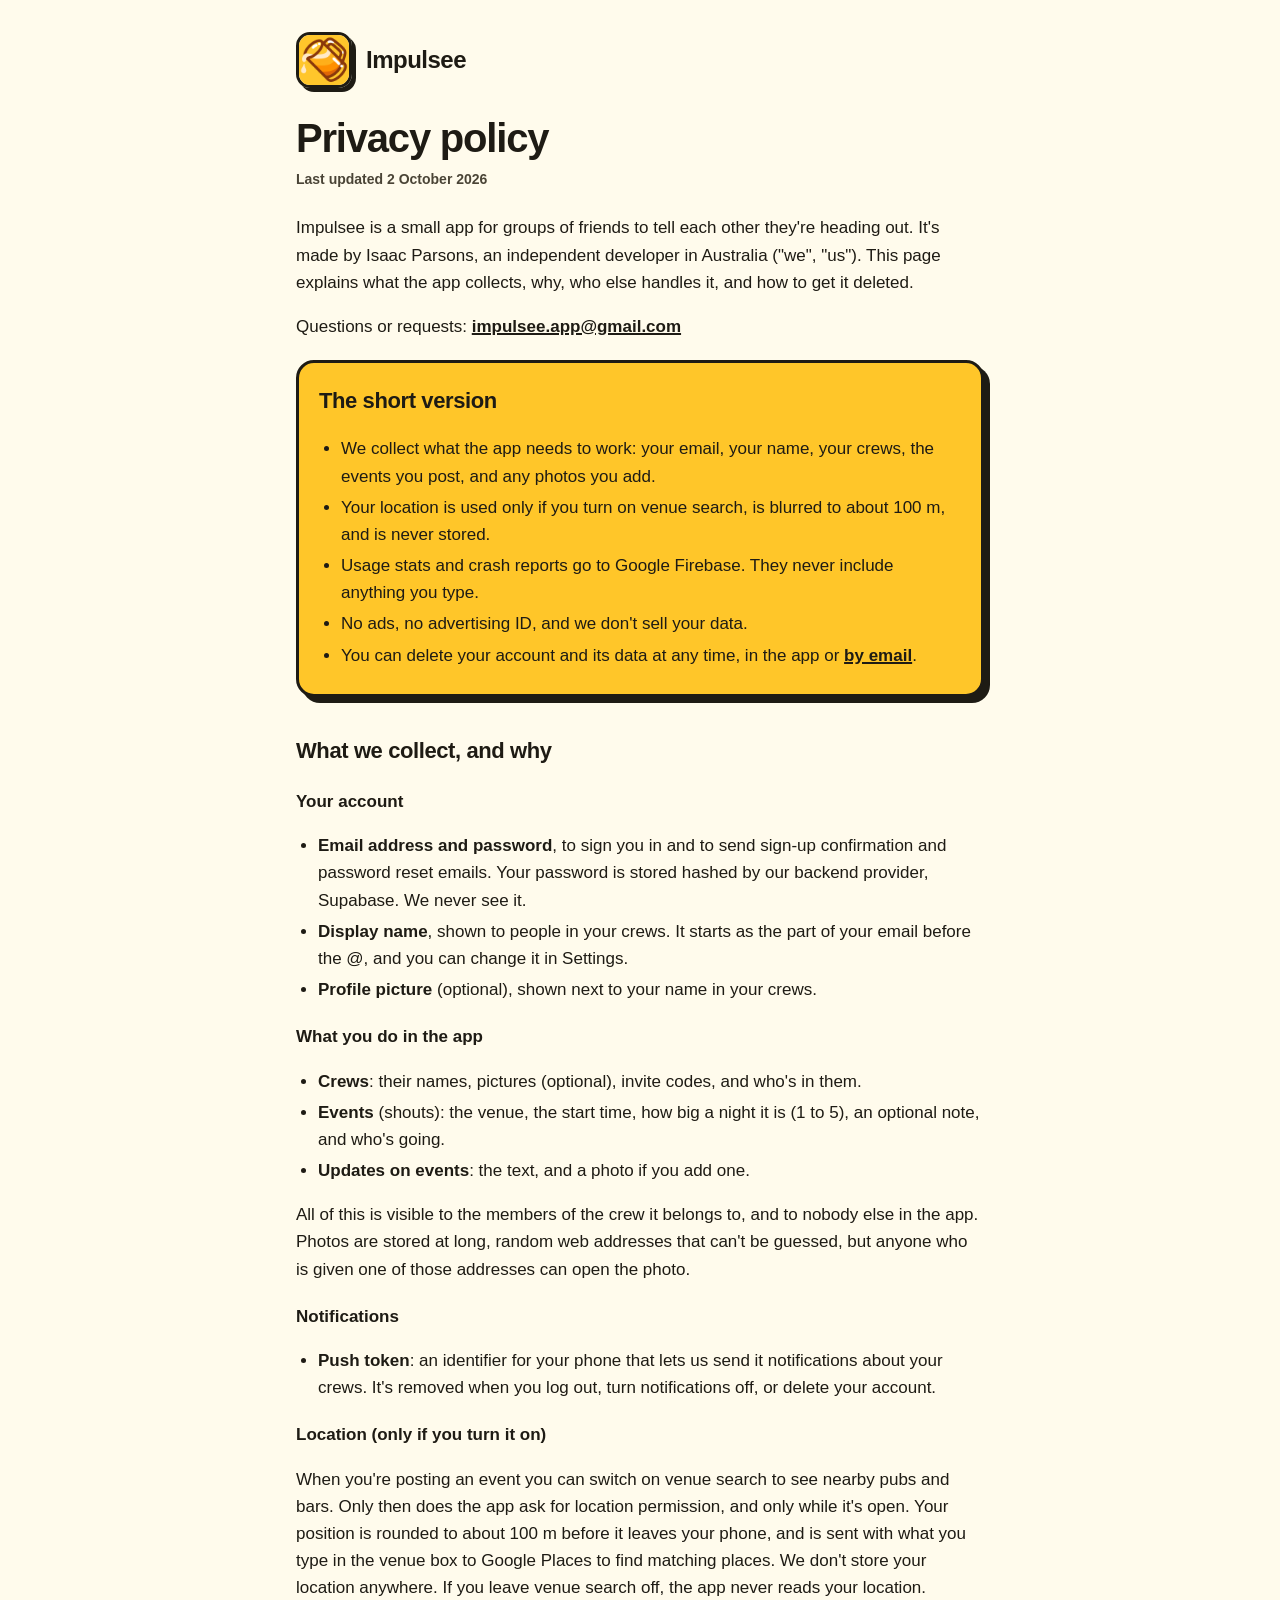
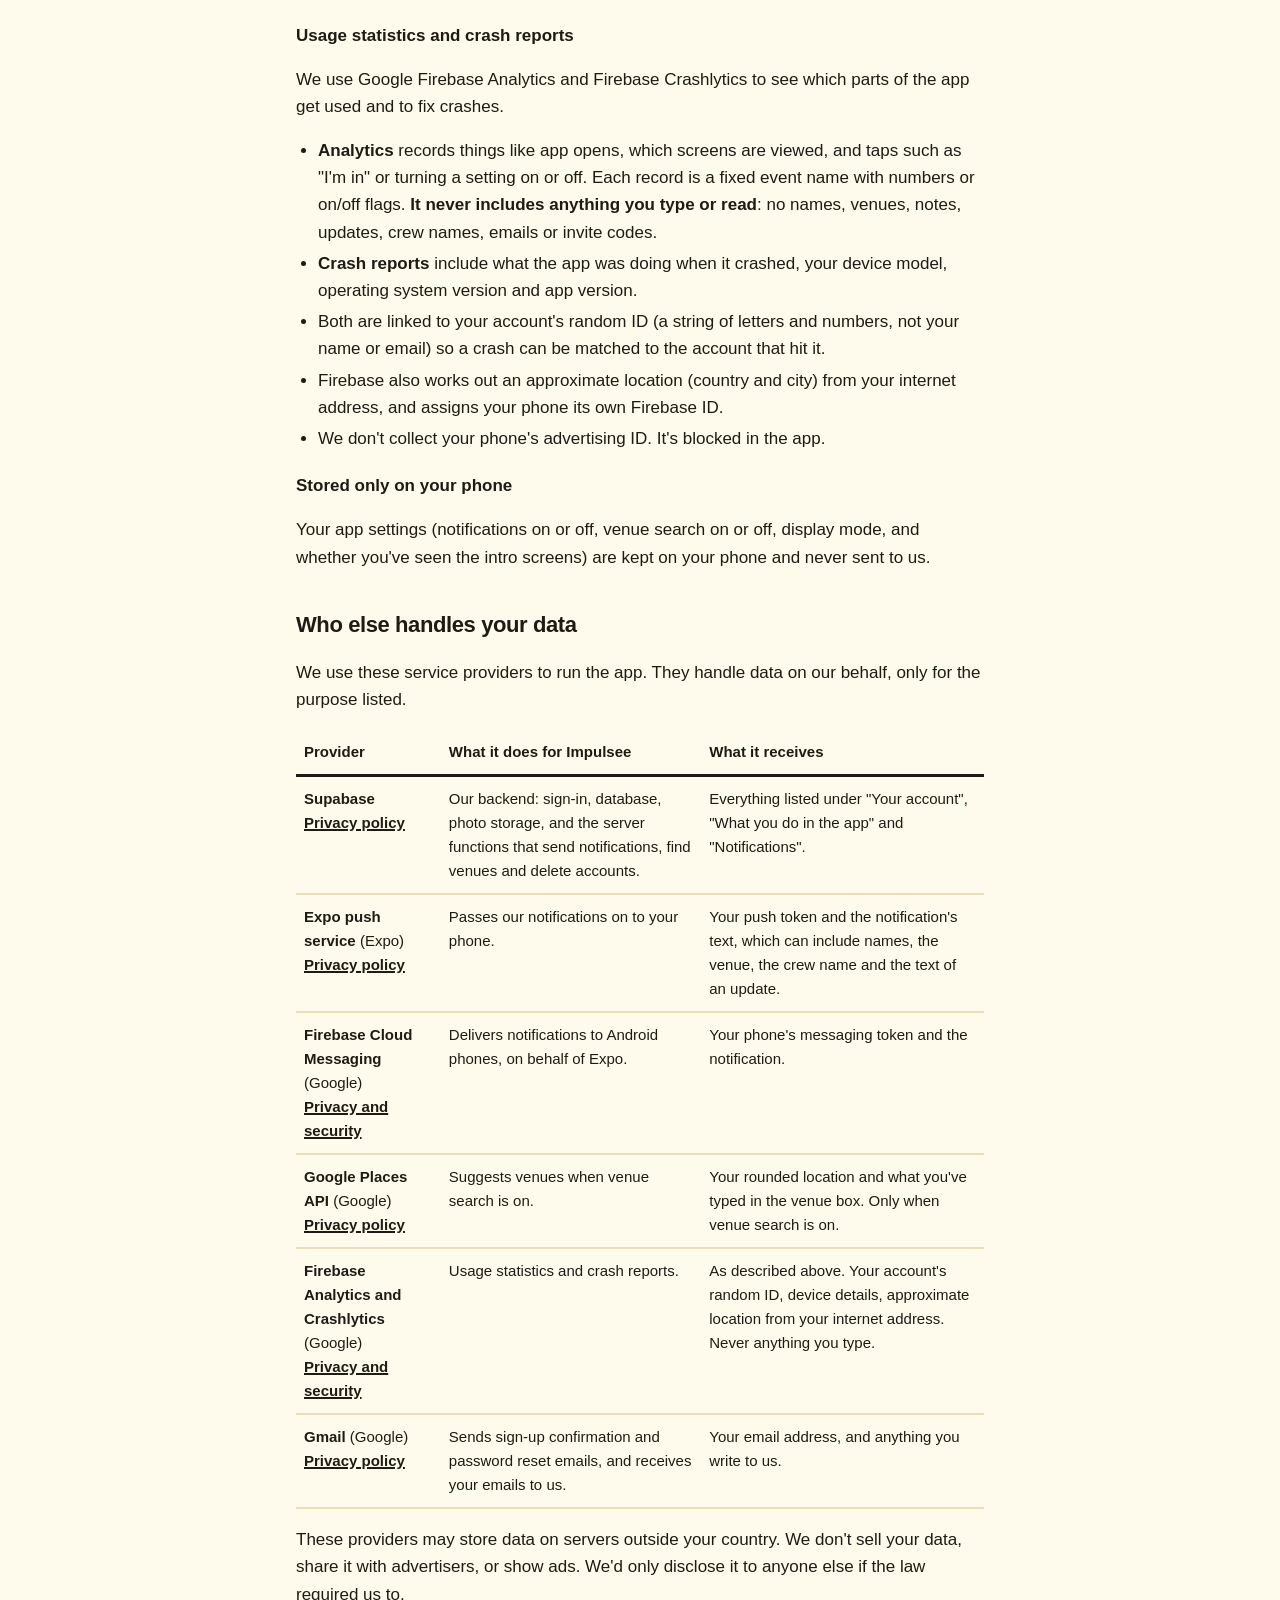
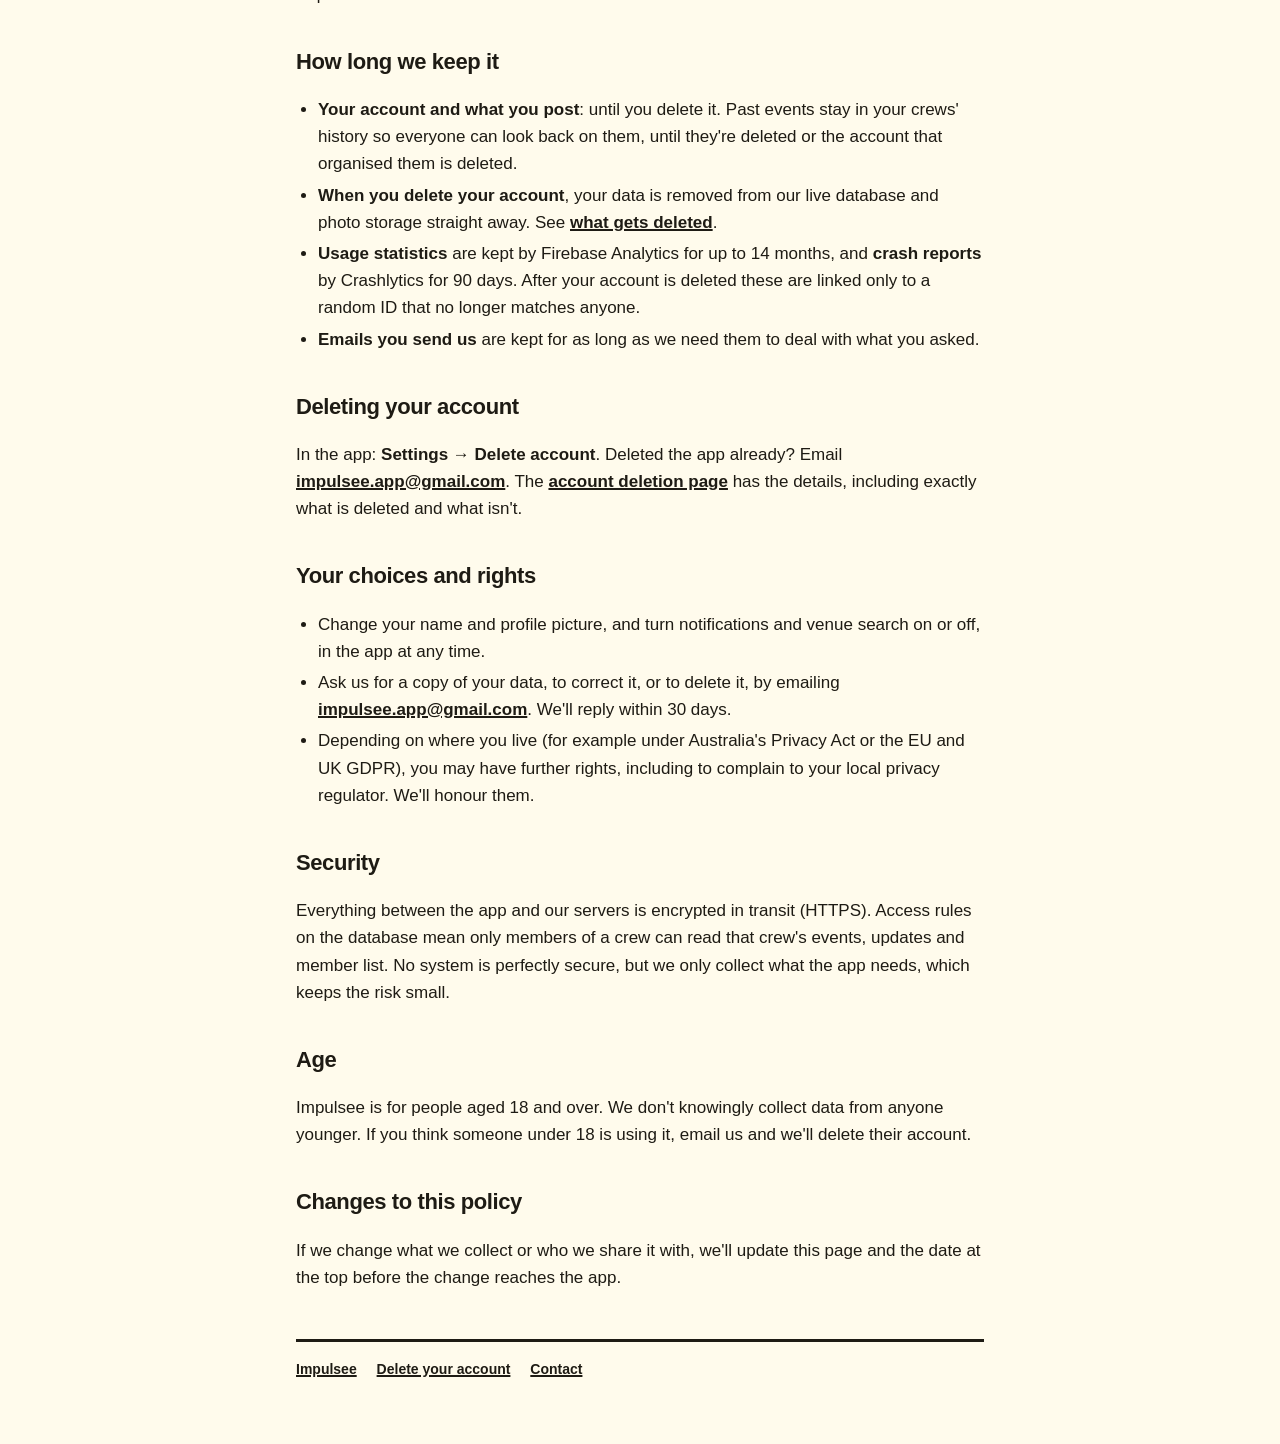
==== privacy.html @ d4d73822 "Add files via upload" ====
<!doctype html>
<html lang="en">
<head>
  <meta charset="utf-8">
  <meta name="viewport" content="width=device-width, initial-scale=1">
  <title>Impulsee Privacy Policy</title>
  <meta name="description" content="What the Impulsee app collects, why, who it's shared with, and how to delete it.">
  <link rel="icon" type="image/png" href="favicon.png">
  <link rel="stylesheet" href="style.css">
</head>
<body>
<div class="wrap">
  <header class="top">
    <img src="icon.png" alt="" width="56" height="56">
    <a href="index.html">Impulsee</a>
  </header>

  <h1>Privacy policy</h1>
  <p class="updated">Last updated 2 October 2026</p>

  <p>Impulsee is a small app for groups of friends to tell each other they're heading out. It's made by Isaac Parsons, an independent developer in Australia ("we", "us"). This page explains what the app collects, why, who else handles it, and how to get it deleted.</p>

  <p>Questions or requests: <a href="mailto:impulsee.app@gmail.com">impulsee.app@gmail.com</a></p>

  <div class="card primary">
    <h2>The short version</h2>
    <ul>
      <li>We collect what the app needs to work: your email, your name, your crews, the events you post, and any photos you add.</li>
      <li>Your location is used only if you turn on venue search, is blurred to about 100&nbsp;m, and is never stored.</li>
      <li>Usage stats and crash reports go to Google Firebase. They never include anything you type.</li>
      <li>No ads, no advertising ID, and we don't sell your data.</li>
      <li>You can delete your account and its data at any time, in the app or <a href="delete-account.html">by email</a>.</li>
    </ul>
  </div>

  <h2>What we collect, and why</h2>

  <h3>Your account</h3>
  <ul>
    <li><strong>Email address and password</strong>, to sign you in and to send sign-up confirmation and password reset emails. Your password is stored hashed by our backend provider, Supabase. We never see it.</li>
    <li><strong>Display name</strong>, shown to people in your crews. It starts as the part of your email before the @, and you can change it in Settings.</li>
    <li><strong>Profile picture</strong> (optional), shown next to your name in your crews.</li>
  </ul>

  <h3>What you do in the app</h3>
  <ul>
    <li><strong>Crews</strong>: their names, pictures (optional), invite codes, and who's in them.</li>
    <li><strong>Events</strong> (shouts): the venue, the start time, how big a night it is (1 to 5), an optional note, and who's going.</li>
    <li><strong>Updates on events</strong>: the text, and a photo if you add one.</li>
  </ul>
  <p>All of this is visible to the members of the crew it belongs to, and to nobody else in the app. Photos are stored at long, random web addresses that can't be guessed, but anyone who is given one of those addresses can open the photo.</p>

  <h3>Notifications</h3>
  <ul>
    <li><strong>Push token</strong>: an identifier for your phone that lets us send it notifications about your crews. It's removed when you log out, turn notifications off, or delete your account.</li>
  </ul>

  <h3>Location (only if you turn it on)</h3>
  <p>When you're posting an event you can switch on venue search to see nearby pubs and bars. Only then does the app ask for location permission, and only while it's open. Your position is rounded to about 100&nbsp;m before it leaves your phone, and is sent with what you type in the venue box to Google Places to find matching places. We don't store your location anywhere. If you leave venue search off, the app never reads your location.</p>

  <h3>Usage statistics and crash reports</h3>
  <p>We use Google Firebase Analytics and Firebase Crashlytics to see which parts of the app get used and to fix crashes.</p>
  <ul>
    <li><strong>Analytics</strong> records things like app opens, which screens are viewed, and taps such as "I'm in" or turning a setting on or off. Each record is a fixed event name with numbers or on/off flags. <strong>It never includes anything you type or read</strong>: no names, venues, notes, updates, crew names, emails or invite codes.</li>
    <li><strong>Crash reports</strong> include what the app was doing when it crashed, your device model, operating system version and app version.</li>
    <li>Both are linked to your account's random ID (a string of letters and numbers, not your name or email) so a crash can be matched to the account that hit it.</li>
    <li>Firebase also works out an approximate location (country and city) from your internet address, and assigns your phone its own Firebase ID.</li>
    <li>We don't collect your phone's advertising ID. It's blocked in the app.</li>
  </ul>

  <h3>Stored only on your phone</h3>
  <p>Your app settings (notifications on or off, venue search on or off, display mode, and whether you've seen the intro screens) are kept on your phone and never sent to us.</p>

  <h2>Who else handles your data</h2>
  <p>We use these service providers to run the app. They handle data on our behalf, only for the purpose listed.</p>
  <div class="table-scroll">
    <table>
      <thead>
        <tr><th>Provider</th><th>What it does for Impulsee</th><th>What it receives</th></tr>
      </thead>
      <tbody>
        <tr>
          <td data-label="Provider"><strong>Supabase</strong><br><a href="https://supabase.com/privacy">Privacy policy</a></td>
          <td data-label="What it does for Impulsee">Our backend: sign-in, database, photo storage, and the server functions that send notifications, find venues and delete accounts.</td>
          <td data-label="What it receives">Everything listed under "Your account", "What you do in the app" and "Notifications".</td>
        </tr>
        <tr>
          <td data-label="Provider"><strong>Expo push service</strong> (Expo)<br><a href="https://expo.dev/privacy">Privacy policy</a></td>
          <td data-label="What it does for Impulsee">Passes our notifications on to your phone.</td>
          <td data-label="What it receives">Your push token and the notification's text, which can include names, the venue, the crew name and the text of an update.</td>
        </tr>
        <tr>
          <td data-label="Provider"><strong>Firebase Cloud Messaging</strong> (Google)<br><a href="https://firebase.google.com/support/privacy">Privacy and security</a></td>
          <td data-label="What it does for Impulsee">Delivers notifications to Android phones, on behalf of Expo.</td>
          <td data-label="What it receives">Your phone's messaging token and the notification.</td>
        </tr>
        <tr>
          <td data-label="Provider"><strong>Google Places API</strong> (Google)<br><a href="https://policies.google.com/privacy">Privacy policy</a></td>
          <td data-label="What it does for Impulsee">Suggests venues when venue search is on.</td>
          <td data-label="What it receives">Your rounded location and what you've typed in the venue box. Only when venue search is on.</td>
        </tr>
        <tr>
          <td data-label="Provider"><strong>Firebase Analytics and Crashlytics</strong> (Google)<br><a href="https://firebase.google.com/support/privacy">Privacy and security</a></td>
          <td data-label="What it does for Impulsee">Usage statistics and crash reports.</td>
          <td data-label="What it receives">As described above. Your account's random ID, device details, approximate location from your internet address. Never anything you type.</td>
        </tr>
        <tr>
          <td data-label="Provider"><strong>Gmail</strong> (Google)<br><a href="https://policies.google.com/privacy">Privacy policy</a></td>
          <td data-label="What it does for Impulsee">Sends sign-up confirmation and password reset emails, and receives your emails to us.</td>
          <td data-label="What it receives">Your email address, and anything you write to us.</td>
        </tr>
      </tbody>
    </table>
  </div>
  <p>These providers may store data on servers outside your country. We don't sell your data, share it with advertisers, or show ads. We'd only disclose it to anyone else if the law required us to.</p>

  <h2>How long we keep it</h2>
  <ul>
    <li><strong>Your account and what you post</strong>: until you delete it. Past events stay in your crews' history so everyone can look back on them, until they're deleted or the account that organised them is deleted.</li>
    <li><strong>When you delete your account</strong>, your data is removed from our live database and photo storage straight away. See <a href="delete-account.html">what gets deleted</a>.</li>
    <li><strong>Usage statistics</strong> are kept by Firebase Analytics for up to 14 months, and <strong>crash reports</strong> by Crashlytics for 90 days. After your account is deleted these are linked only to a random ID that no longer matches anyone.</li>
    <li><strong>Emails you send us</strong> are kept for as long as we need them to deal with what you asked.</li>
  </ul>

  <h2>Deleting your account</h2>
  <p>In the app: <strong>Settings → Delete account</strong>. Deleted the app already? Email <a href="mailto:impulsee.app@gmail.com">impulsee.app@gmail.com</a>. The <a href="delete-account.html">account deletion page</a> has the details, including exactly what is deleted and what isn't.</p>

  <h2>Your choices and rights</h2>
  <ul>
    <li>Change your name and profile picture, and turn notifications and venue search on or off, in the app at any time.</li>
    <li>Ask us for a copy of your data, to correct it, or to delete it, by emailing <a href="mailto:impulsee.app@gmail.com">impulsee.app@gmail.com</a>. We'll reply within 30 days.</li>
    <li>Depending on where you live (for example under Australia's Privacy Act or the EU and UK GDPR), you may have further rights, including to complain to your local privacy regulator. We'll honour them.</li>
  </ul>

  <h2>Security</h2>
  <p>Everything between the app and our servers is encrypted in transit (HTTPS). Access rules on the database mean only members of a crew can read that crew's events, updates and member list. No system is perfectly secure, but we only collect what the app needs, which keeps the risk small.</p>

  <h2>Age</h2>
  <p>Impulsee is for people aged 18 and over. We don't knowingly collect data from anyone younger. If you think someone under 18 is using it, email us and we'll delete their account.</p>

  <h2>Changes to this policy</h2>
  <p>If we change what we collect or who we share it with, we'll update this page and the date at the top before the change reaches the app.</p>

  <footer>
    <a href="index.html">Impulsee</a>
    <a href="delete-account.html">Delete your account</a>
    <a href="mailto:impulsee.app@gmail.com">Contact</a>
  </footer>
</div>
</body>
</html>
---- style.css ----
/* Impulsee public pages — privacy policy and account deletion.
   Same look as the app: warm amber, ink outlines, hard offset shadows. */

:root {
  --bg: #fffbec;
  --card: #ffffff;
  --primary: #ffc629;
  --ink: #1e1b14;
  --ink-soft: #4a4436;
  --rule: #e9dfbf;
  --border: 3px;
}

* { box-sizing: border-box; }

html { -webkit-text-size-adjust: 100%; }

body {
  margin: 0;
  background: var(--bg);
  color: var(--ink);
  font: 17px/1.6 -apple-system, BlinkMacSystemFont, "Segoe UI", Roboto, Helvetica, Arial, sans-serif;
}

.wrap {
  max-width: 720px;
  margin: 0 auto;
  padding: 32px 16px 64px;
}

header.top {
  display: flex;
  align-items: center;
  gap: 14px;
  margin-bottom: 28px;
}

header.top img {
  width: 56px;
  height: 56px;
  border: var(--border) solid var(--ink);
  border-radius: 14px;
  box-shadow: 4px 4px 0 var(--ink);
}

header.top a {
  color: var(--ink);
  font-weight: 900;
  font-size: 24px;
  letter-spacing: -0.5px;
  text-decoration: none;
}

h1 {
  font-size: clamp(30px, 7vw, 40px);
  line-height: 1.1;
  letter-spacing: -1.2px;
  font-weight: 900;
  margin: 0 0 8px;
}

.updated {
  color: var(--ink-soft);
  font-weight: 600;
  font-size: 14px;
  margin: 0 0 24px;
}

h2 {
  font-size: 22px;
  font-weight: 900;
  letter-spacing: -0.4px;
  margin: 36px 0 8px;
}

h3 {
  font-size: 17px;
  font-weight: 900;
  margin: 20px 0 4px;
}

p, li { color: var(--ink); }

ul { padding-left: 22px; }
li { margin: 4px 0; }

a { color: var(--ink); font-weight: 700; text-decoration-thickness: 2px; }

.card {
  background: var(--card);
  border: var(--border) solid var(--ink);
  border-radius: 18px;
  box-shadow: 6px 6px 0 var(--ink);
  padding: 20px 20px 8px;
  margin: 20px 0;
}

.card.primary { background: var(--primary); }

.card h2 { margin-top: 0; }

ol.steps { padding-left: 22px; }
ol.steps li { margin: 8px 0; }

.email {
  display: inline-block;
  background: var(--primary);
  border: var(--border) solid var(--ink);
  border-radius: 12px;
  box-shadow: 4px 4px 0 var(--ink);
  padding: 10px 16px;
  font-weight: 900;
  font-size: 18px;
  text-decoration: none;
  word-break: break-all;
  margin: 4px 0 16px;
}

.email:active { transform: translate(4px, 4px); box-shadow: none; }

.table-scroll { overflow-x: auto; margin: 12px 0; }

table {
  width: 100%;
  border-collapse: collapse;
  font-size: 15px;
  min-width: 520px;
}

th, td {
  text-align: left;
  vertical-align: top;
  padding: 10px 8px;
  border-bottom: 2px solid var(--rule);
}

th { font-weight: 900; border-bottom: var(--border) solid var(--ink); }

/* Phones: each provider becomes its own small card instead of a table that
   scrolls sideways. */
@media (max-width: 600px) {
  table { min-width: 0; }
  thead { display: none; }
  table, tbody, tr, td { display: block; width: 100%; }
  tr {
    background: var(--card);
    border: 2px solid var(--ink);
    border-radius: 12px;
    padding: 4px 12px;
    margin: 0 0 12px;
  }
  td { border-bottom: 0; padding: 6px 0; }
  td + td { border-top: 2px solid var(--rule); }
  td[data-label]::before {
    content: attr(data-label);
    display: block;
    font-size: 12px;
    font-weight: 900;
    letter-spacing: 1px;
    text-transform: uppercase;
    color: var(--ink-soft);
  }
  td[data-label="Provider"]::before { display: none; }
}

kbd {
  font: inherit;
  font-weight: 900;
  background: var(--card);
  border: 2px solid var(--ink);
  border-radius: 6px;
  padding: 0 6px;
}

footer {
  margin-top: 48px;
  padding-top: 16px;
  border-top: var(--border) solid var(--ink);
  font-size: 14px;
  color: var(--ink-soft);
}

footer a { margin-right: 16px; }
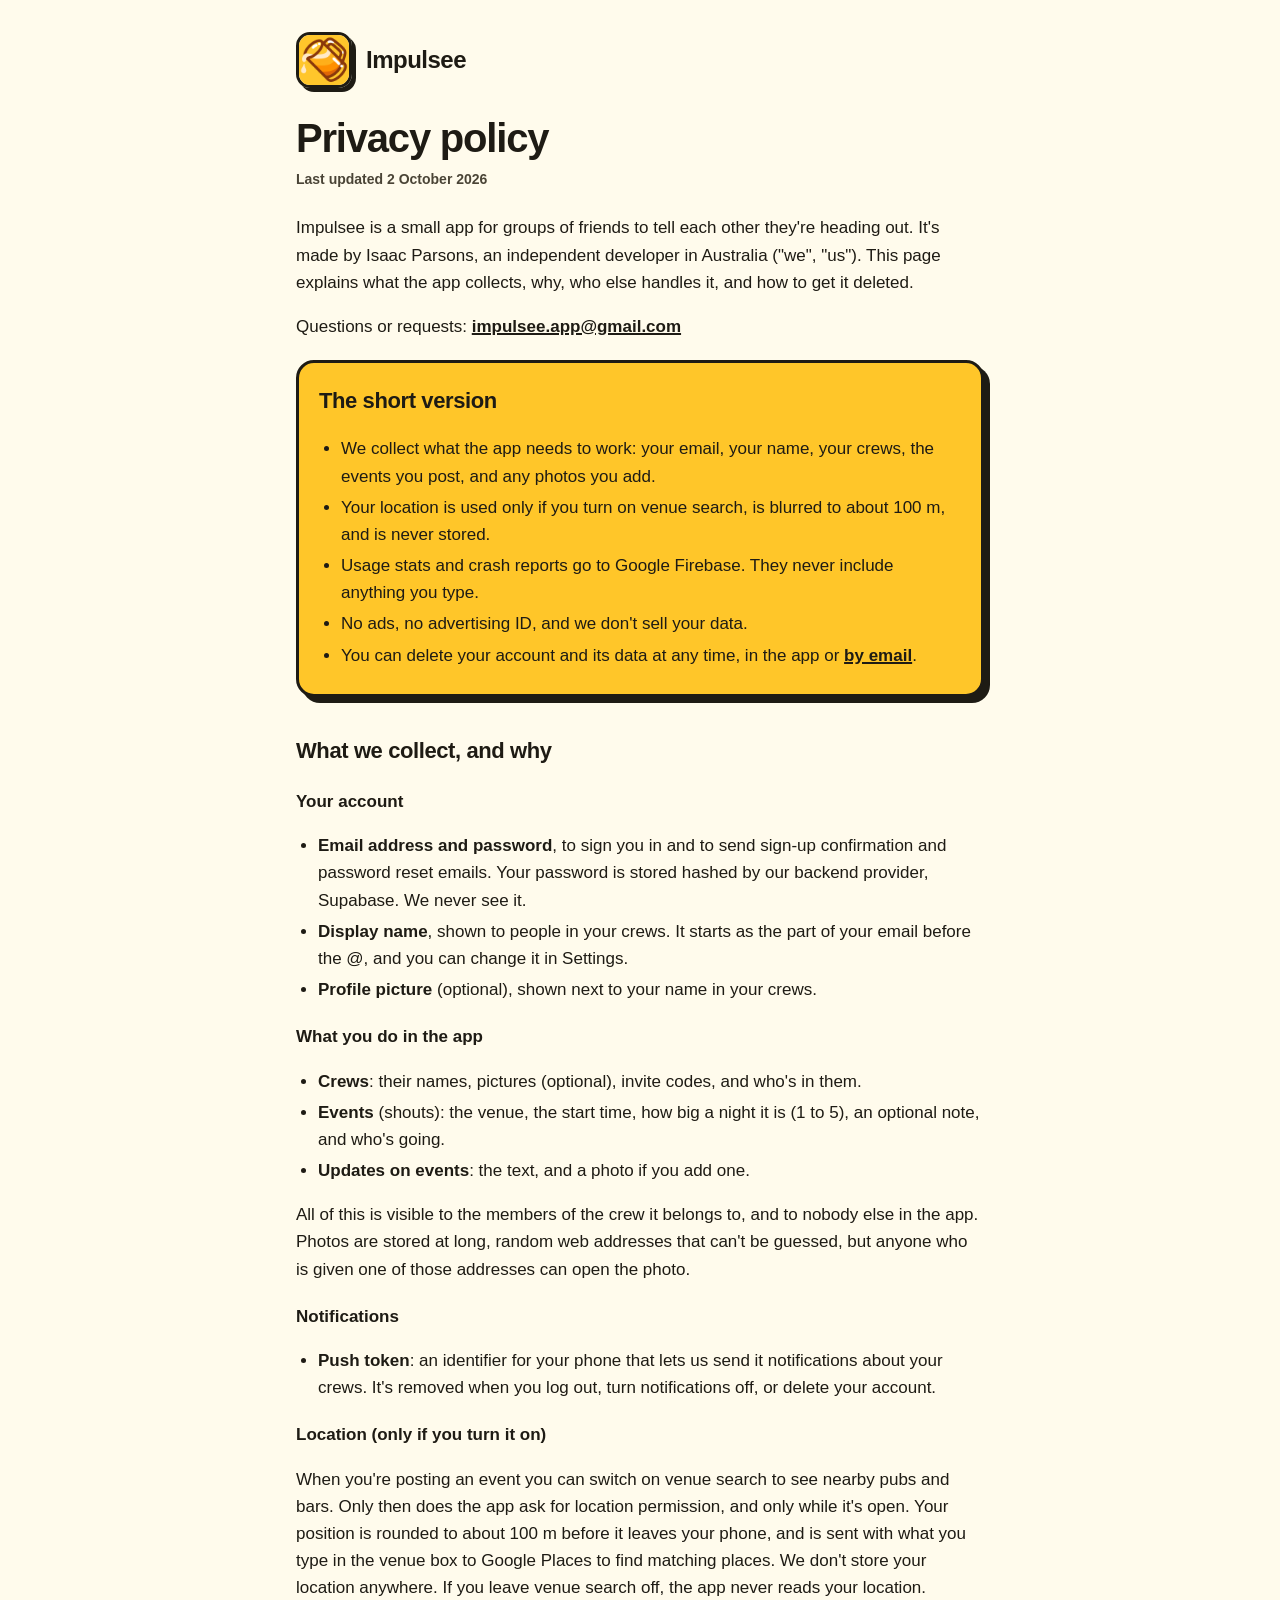
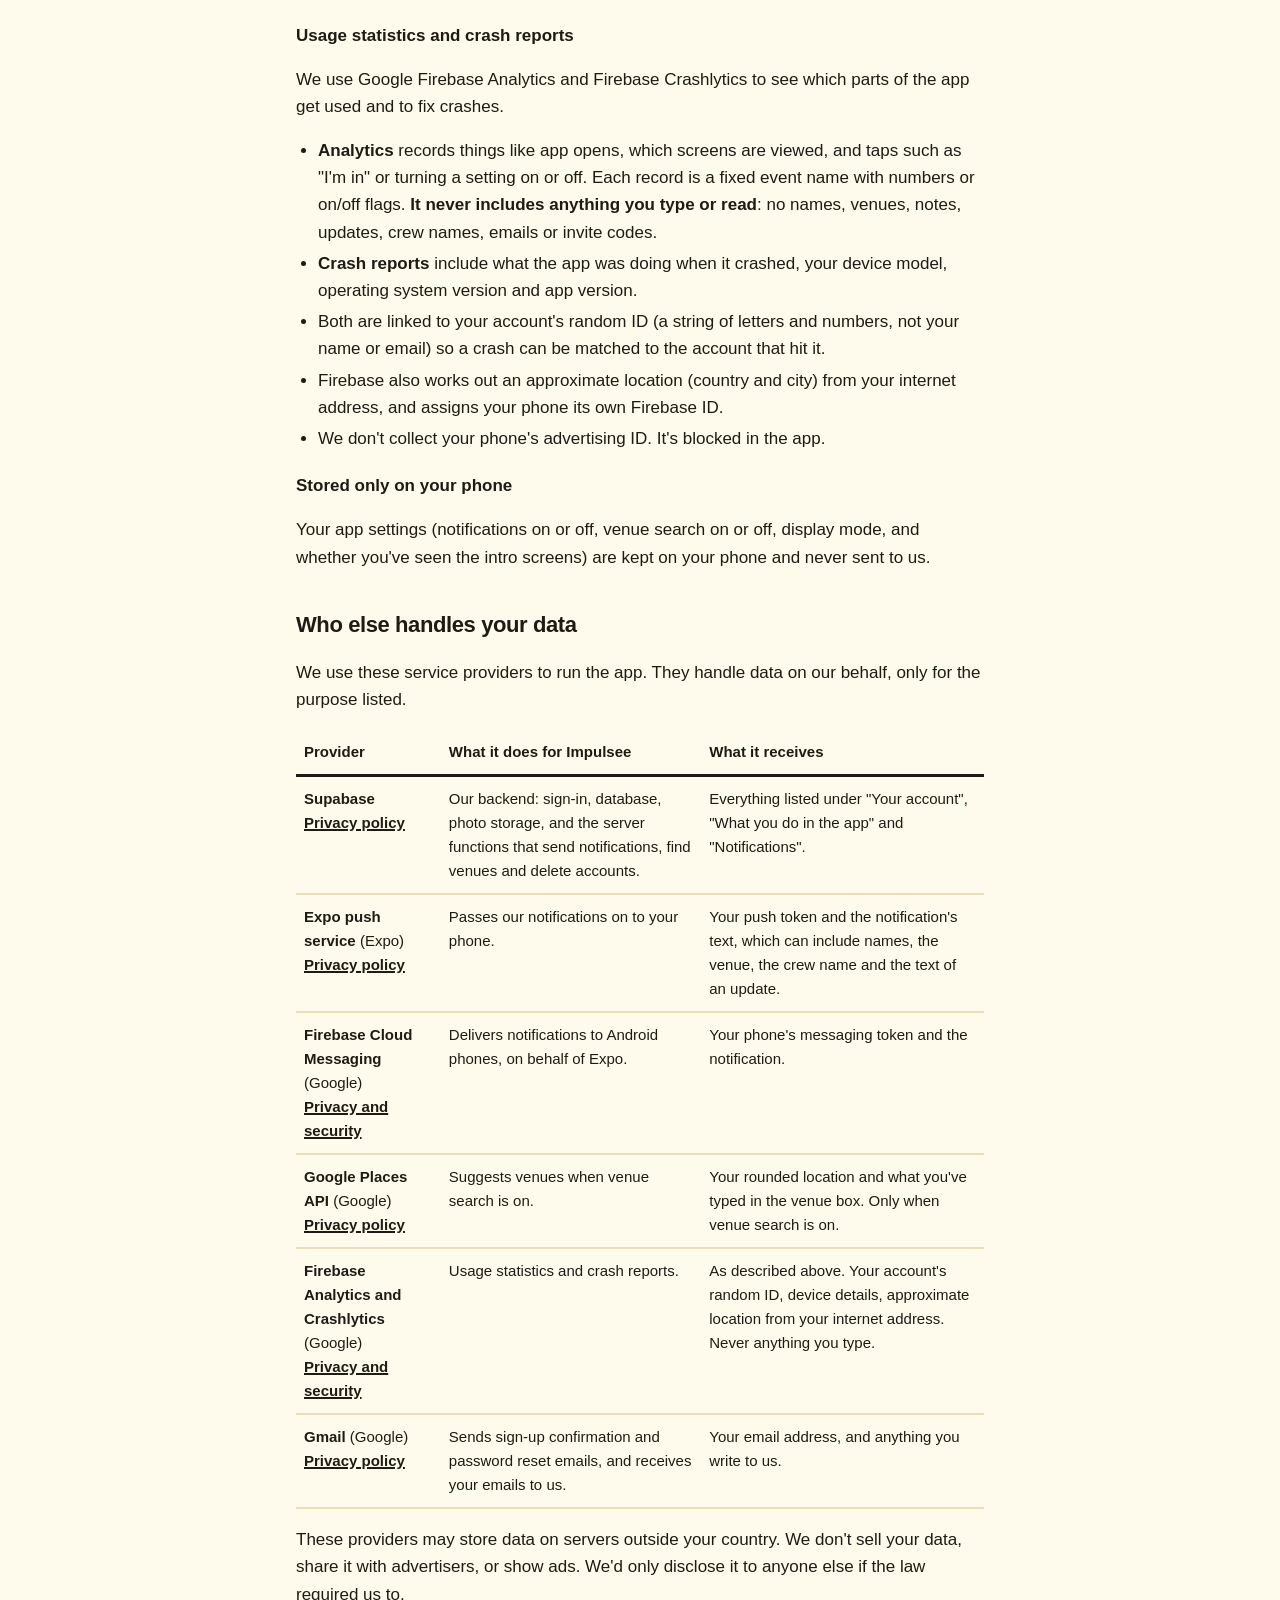
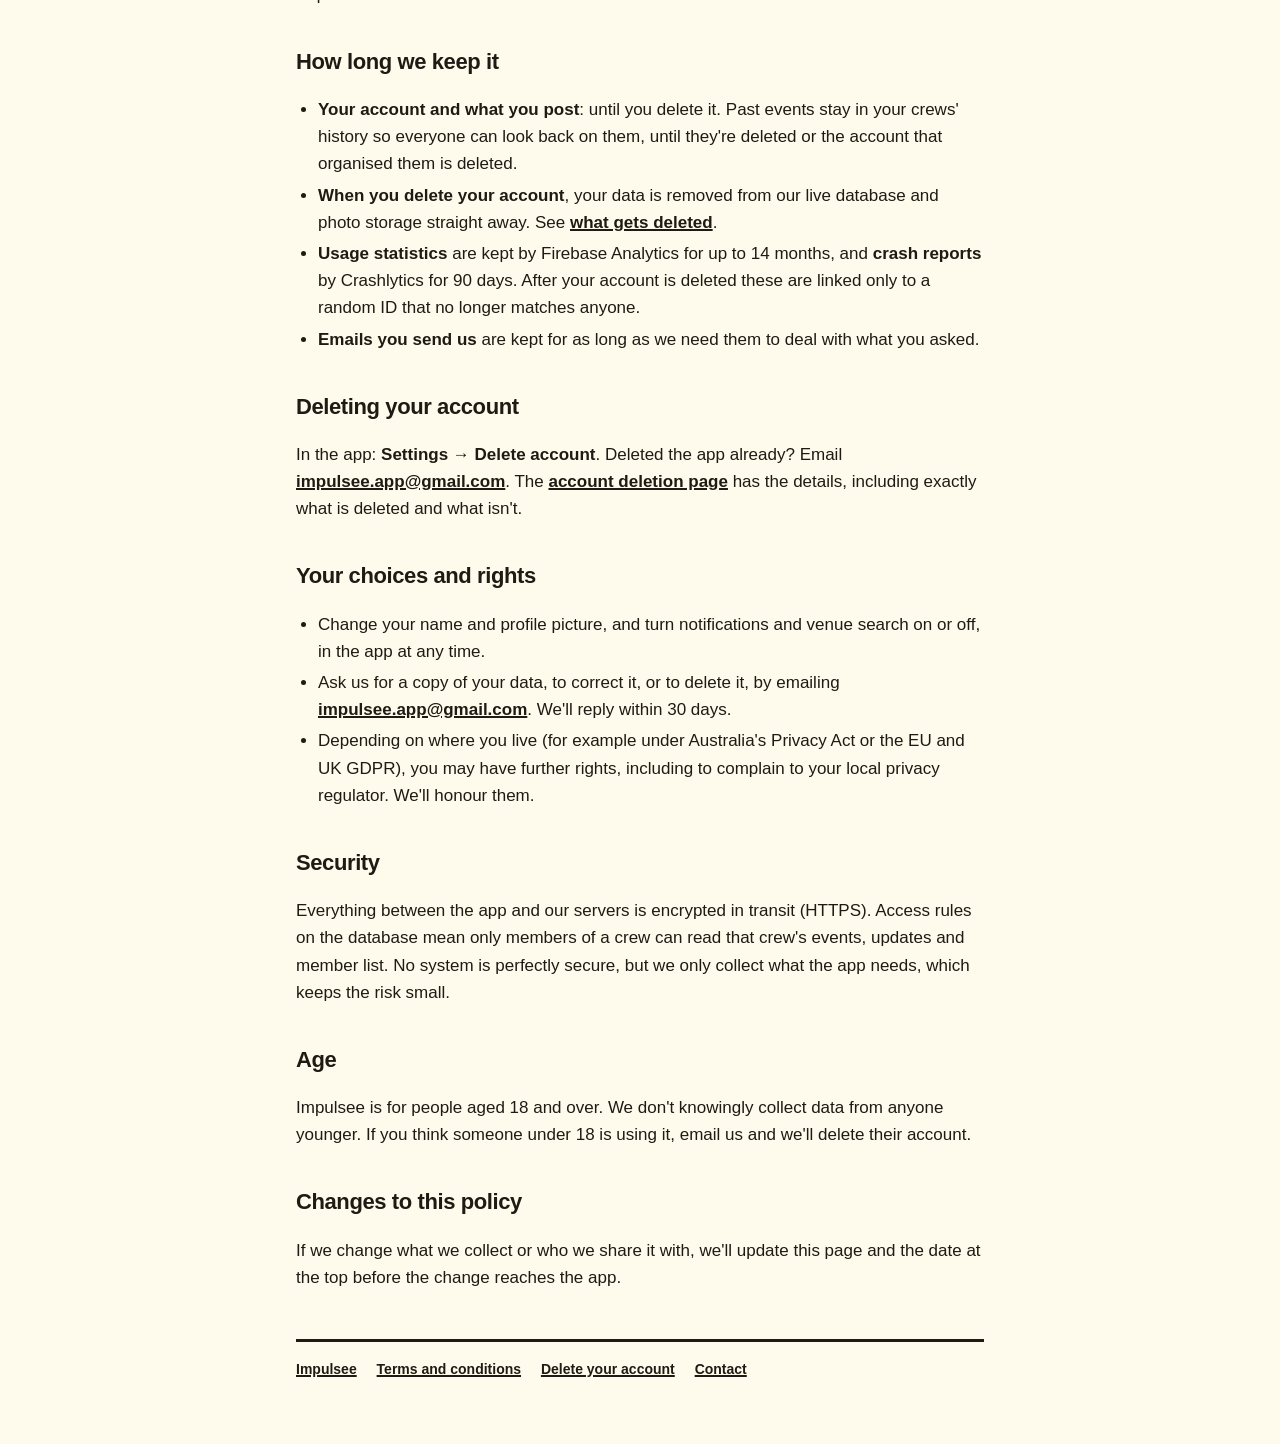
==== commit 508d9905: "Add files via upload" ====
--- a/privacy.html
+++ b/privacy.html
@@ -143,6 +143,7 @@
 
   <footer>
     <a href="index.html">Impulsee</a>
+    <a href="terms.html">Terms and conditions</a>
     <a href="delete-account.html">Delete your account</a>
     <a href="mailto:impulsee.app@gmail.com">Contact</a>
   </footer>
